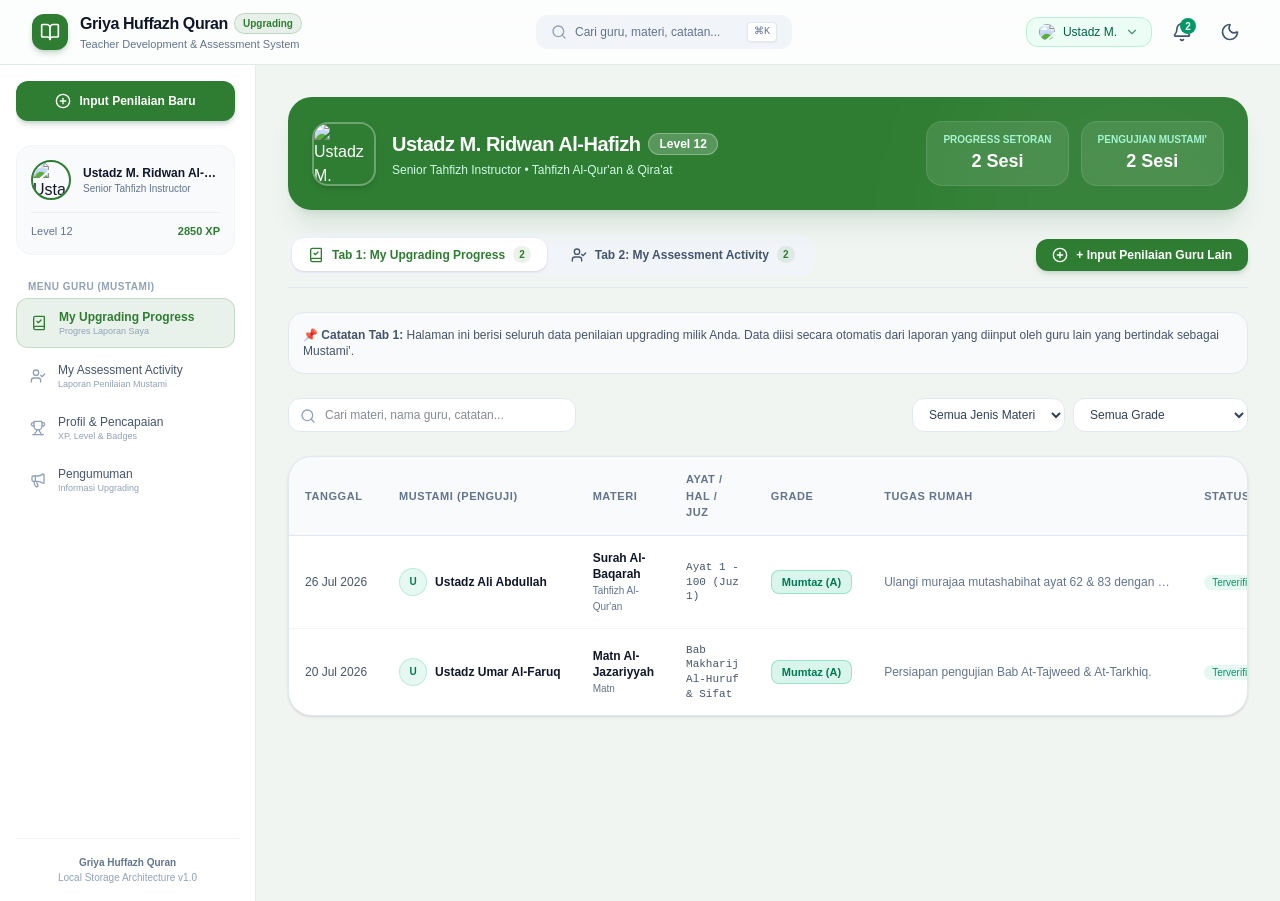
==== index.html @ fbf6c9d8 "Add files via upload" ====
<!doctype html>
<html lang="en">
  <head>
    <meta charset="UTF-8" />
    <meta name="viewport" content="width=device-width, initial-scale=1.0" />
    <title>Griya Huffazh Quran</title>
    <script type="module" crossorigin src="/assets/index-njiITyBg.js"></script>
    <link rel="stylesheet" crossorigin href="/assets/index-DwHD_-La.css">
  </head>
  <body>
    <div id="root"></div>
  </body>
</html>
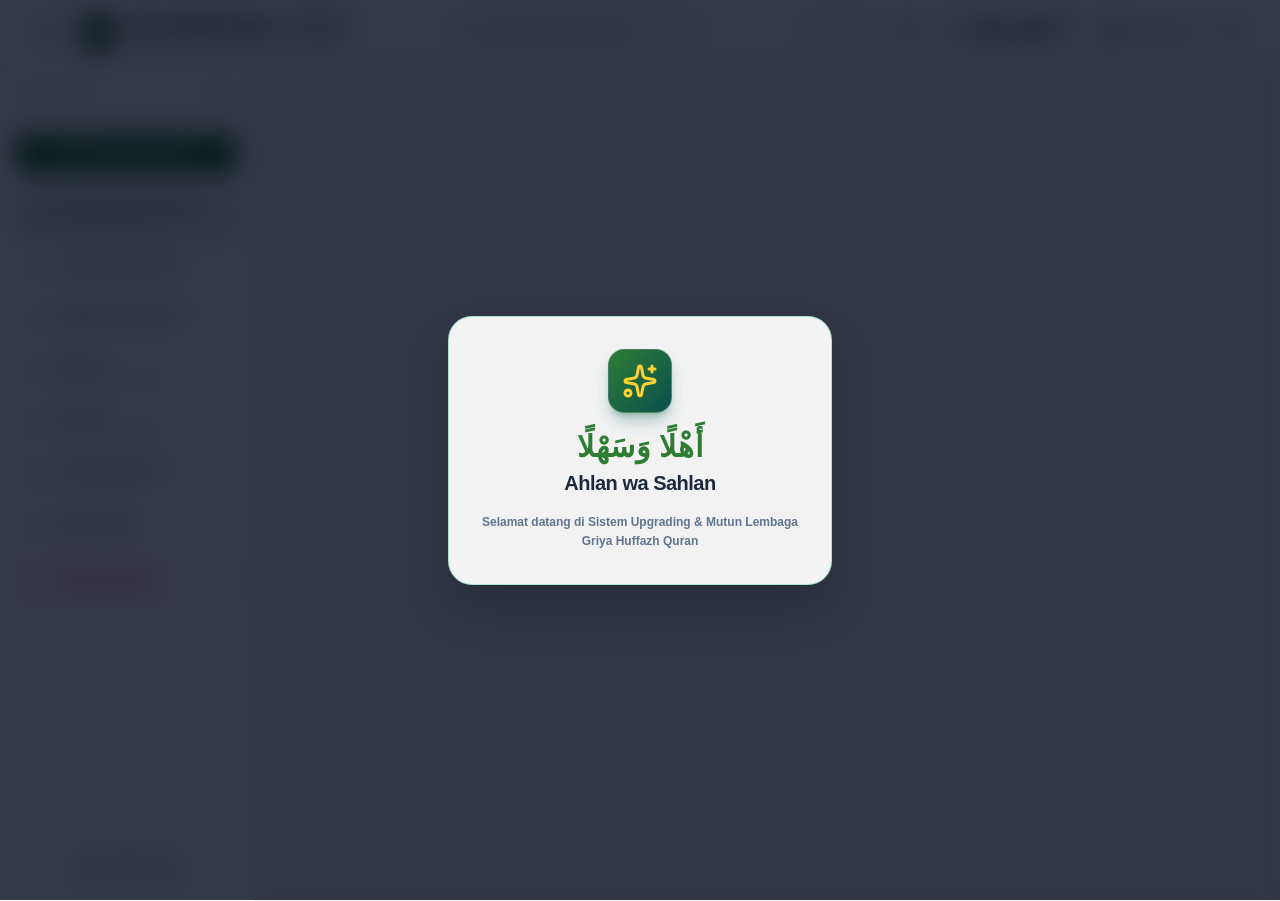
==== commit dea74309: "Add files via upload" ====
--- a/index.html
+++ b/index.html
@@ -1,13 +1,21 @@
 <!doctype html>
-<html lang="en">
+<html lang="id">
   <head>
     <meta charset="UTF-8" />
-    <meta name="viewport" content="width=device-width, initial-scale=1.0" />
-    <title>Griya Huffazh Quran</title>
-    <script type="module" crossorigin src="/assets/index-njiITyBg.js"></script>
-    <link rel="stylesheet" crossorigin href="/assets/index-DwHD_-La.css">
+    <meta name="viewport" content="width=device-width, initial-scale=1.0, maximum-scale=1.0, user-scalable=no" />
+    <meta name="theme-color" content="#059669" />
+    <meta name="apple-mobile-web-app-capable" content="yes" />
+    <meta name="apple-mobile-web-app-status-bar-style" content="black-translucent" />
+    <meta name="apple-mobile-web-app-title" content="GHQ Upgrading System" />
+    <link rel="icon" type="image/svg+xml" href="./logo.svg" />
+    <link rel="shortcut icon" href="./logo.svg" />
+    <link rel="manifest" href="./manifest.json" />
+    <link rel="apple-touch-icon" href="./logo.svg" />
+    <title>GHQ Upgrading System</title>
+    <script type="module" crossorigin src="./assets/index-C-_dQjKS.js"></script>
+    <link rel="stylesheet" crossorigin href="./assets/index-O_ELIKbn.css">
   </head>
-  <body>
+  <body class="bg-slate-50 dark:bg-slate-900 text-slate-900 dark:text-slate-100 antialiased selection:bg-emerald-500 selection:text-white">
     <div id="root"></div>
   </body>
 </html>
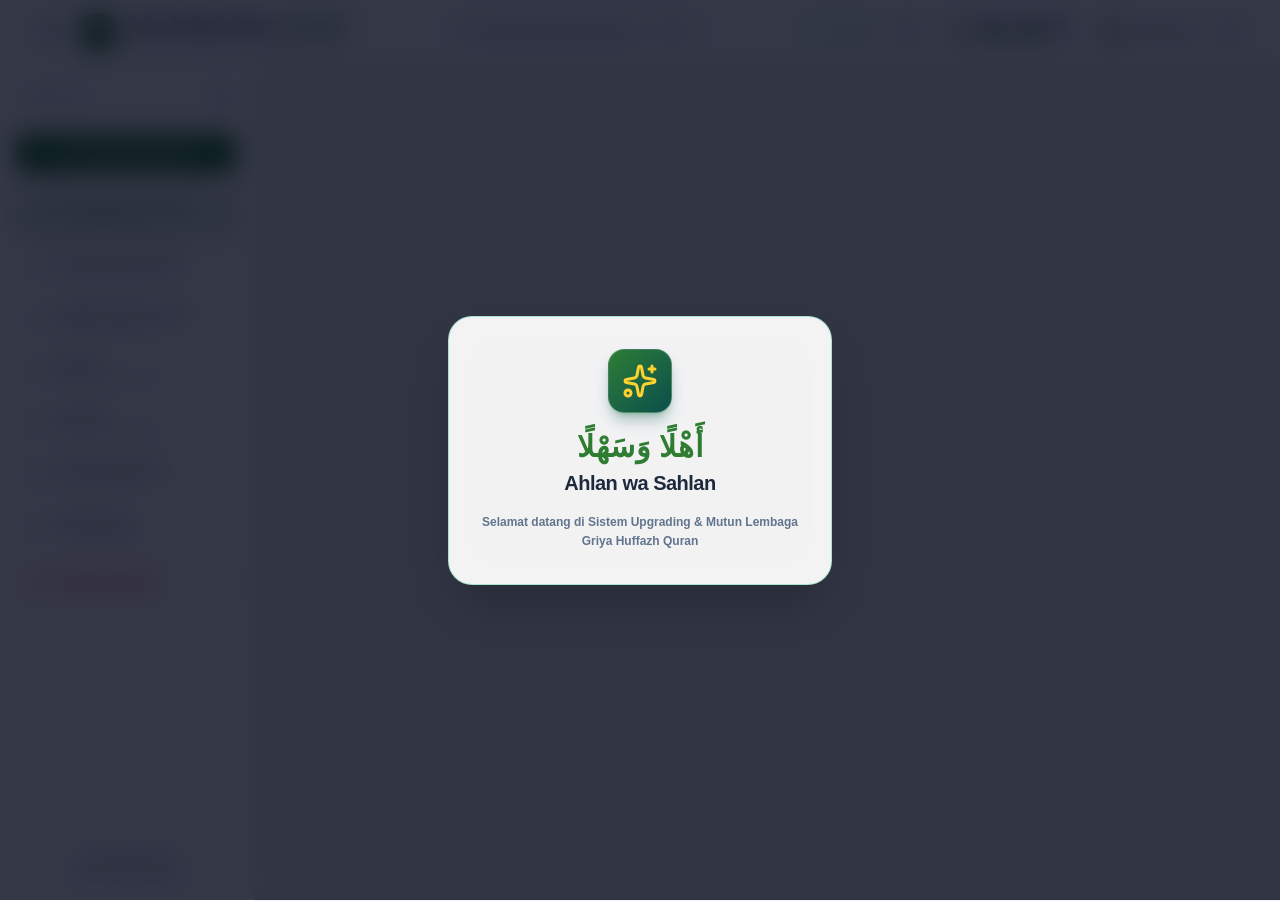
==== commit 1159c288: "Updates" ====
--- a/index.html
+++ b/index.html
@@ -11,7 +11,7 @@
     <link rel="shortcut icon" href="./logo.svg" />
     <link rel="manifest" href="./manifest.json" />
     <link rel="apple-touch-icon" href="./logo.svg" />
-    <title>GHQ Upgrading System</title>
+    <title>Upgrading System</title>
     <script type="module" crossorigin src="./assets/index-C-_dQjKS.js"></script>
     <link rel="stylesheet" crossorigin href="./assets/index-O_ELIKbn.css">
   </head>
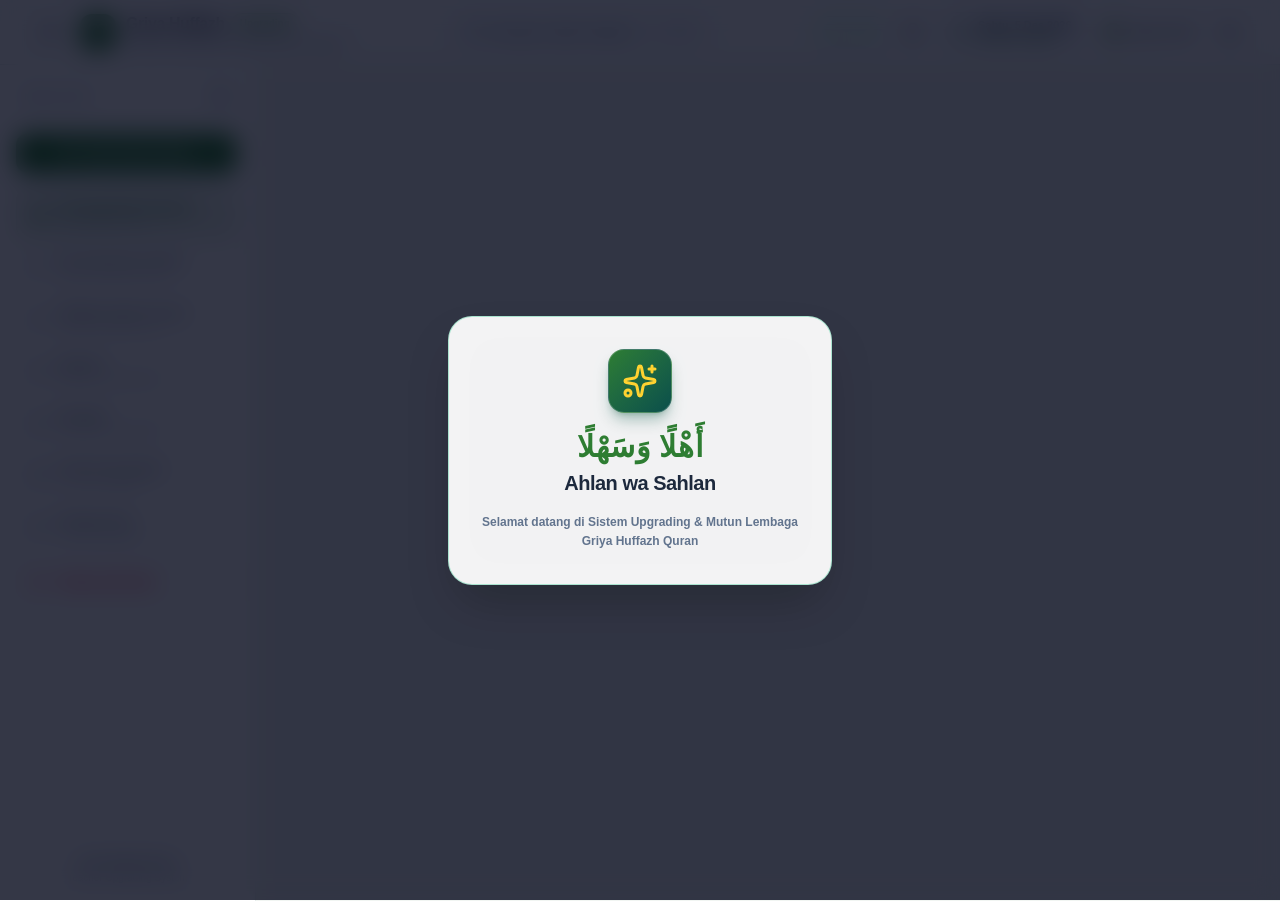
==== commit 33212931: "Updates" ====
--- a/index.html
+++ b/index.html
@@ -11,9 +11,9 @@
     <link rel="shortcut icon" href="./logo.svg" />
     <link rel="manifest" href="./manifest.json" />
     <link rel="apple-touch-icon" href="./logo.svg" />
-    <title>Upgrading System</title>
-    <script type="module" crossorigin src="./assets/index-C-_dQjKS.js"></script>
-    <link rel="stylesheet" crossorigin href="./assets/index-O_ELIKbn.css">
+    <title>GHQ Upgrading System</title>
+    <script type="module" crossorigin src="./assets/index-D5S4y5GY.js"></script>
+    <link rel="stylesheet" crossorigin href="./assets/index-BrxHPFS7.css">
   </head>
   <body class="bg-slate-50 dark:bg-slate-900 text-slate-900 dark:text-slate-100 antialiased selection:bg-emerald-500 selection:text-white">
     <div id="root"></div>
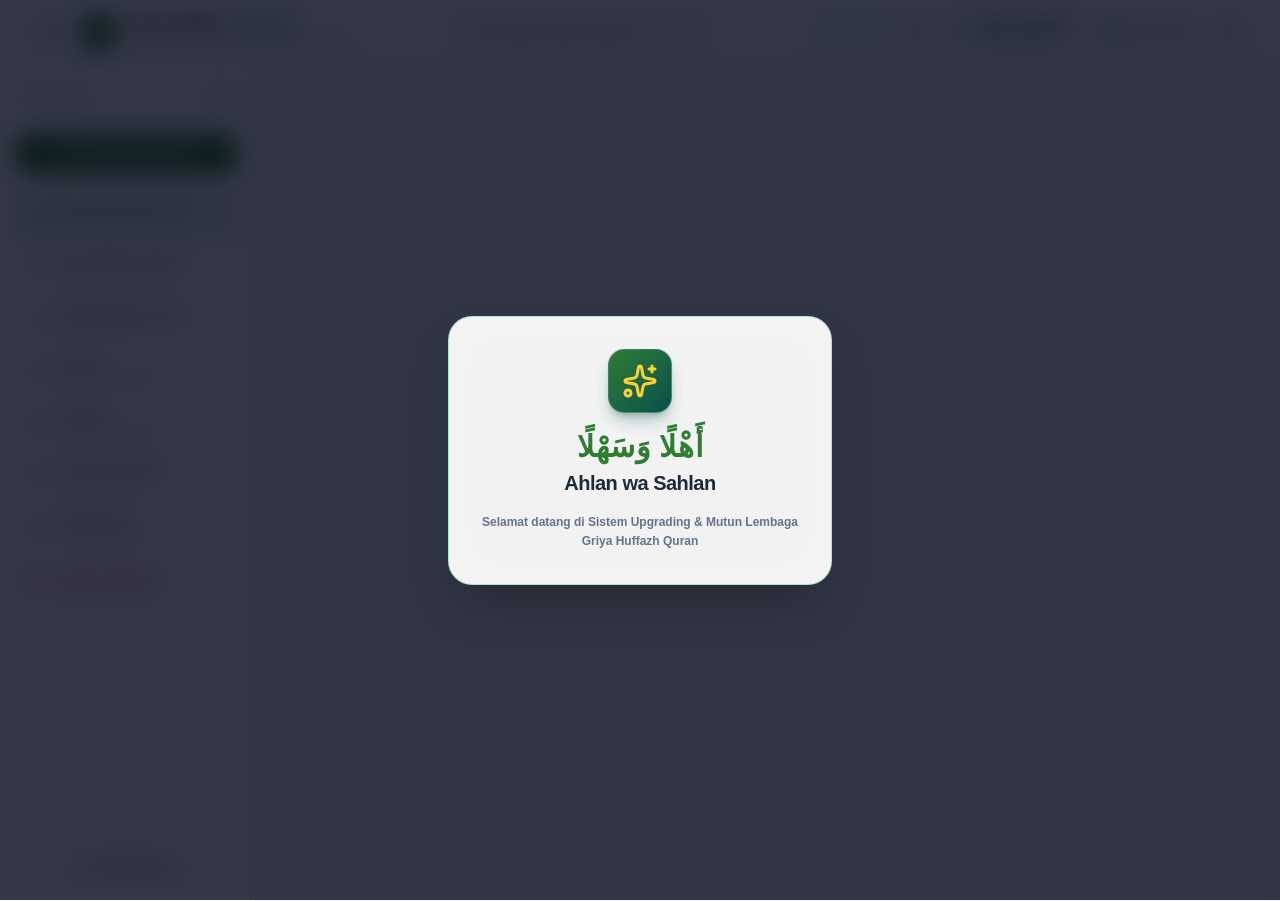
==== commit ea03cdbb: "Updates" ====
--- a/index.html
+++ b/index.html
@@ -12,8 +12,8 @@
     <link rel="manifest" href="./manifest.json" />
     <link rel="apple-touch-icon" href="./logo.svg" />
     <title>GHQ Upgrading System</title>
-    <script type="module" crossorigin src="./assets/index-D5S4y5GY.js"></script>
-    <link rel="stylesheet" crossorigin href="./assets/index-BrxHPFS7.css">
+    <script type="module" crossorigin src="./assets/index-BUm-WKee.js"></script>
+    <link rel="stylesheet" crossorigin href="./assets/index-DJNmRhYa.css">
   </head>
   <body class="bg-slate-50 dark:bg-slate-900 text-slate-900 dark:text-slate-100 antialiased selection:bg-emerald-500 selection:text-white">
     <div id="root"></div>
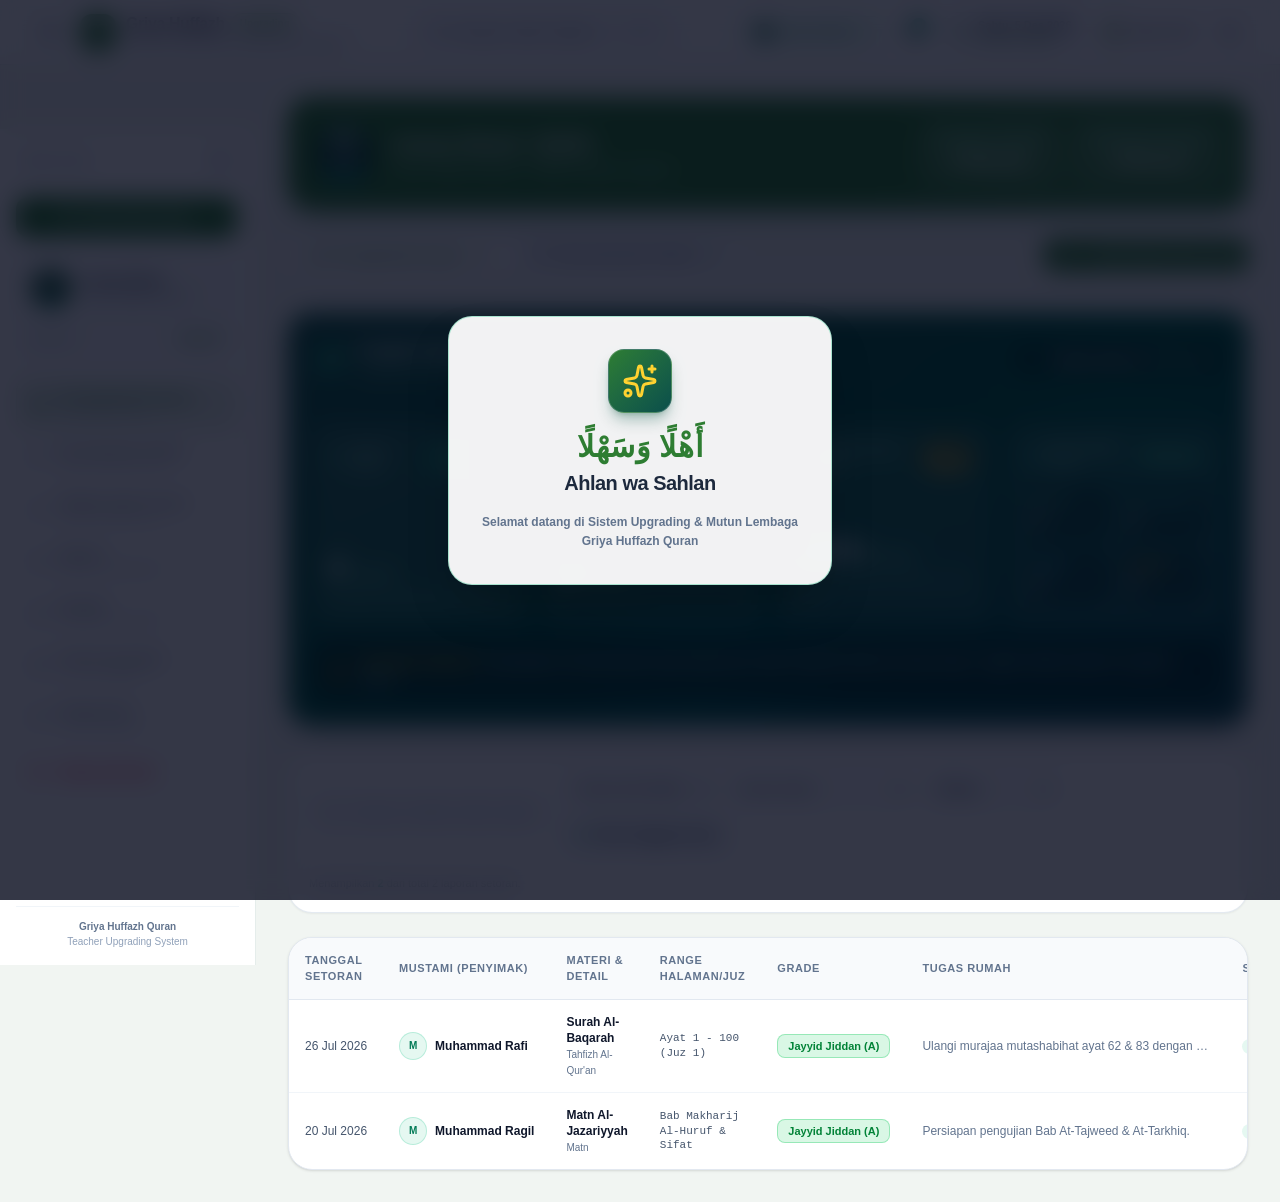
==== commit d19ff9d8: "Updates" ====
--- a/index.html
+++ b/index.html
@@ -12,7 +12,7 @@
     <link rel="manifest" href="./manifest.json" />
     <link rel="apple-touch-icon" href="./logo.svg" />
     <title>GHQ Upgrading System</title>
-    <script type="module" crossorigin src="./assets/index-BUm-WKee.js"></script>
+    <script type="module" crossorigin src="./assets/index-DBAkFNrP.js"></script>
     <link rel="stylesheet" crossorigin href="./assets/index-DJNmRhYa.css">
   </head>
   <body class="bg-slate-50 dark:bg-slate-900 text-slate-900 dark:text-slate-100 antialiased selection:bg-emerald-500 selection:text-white">
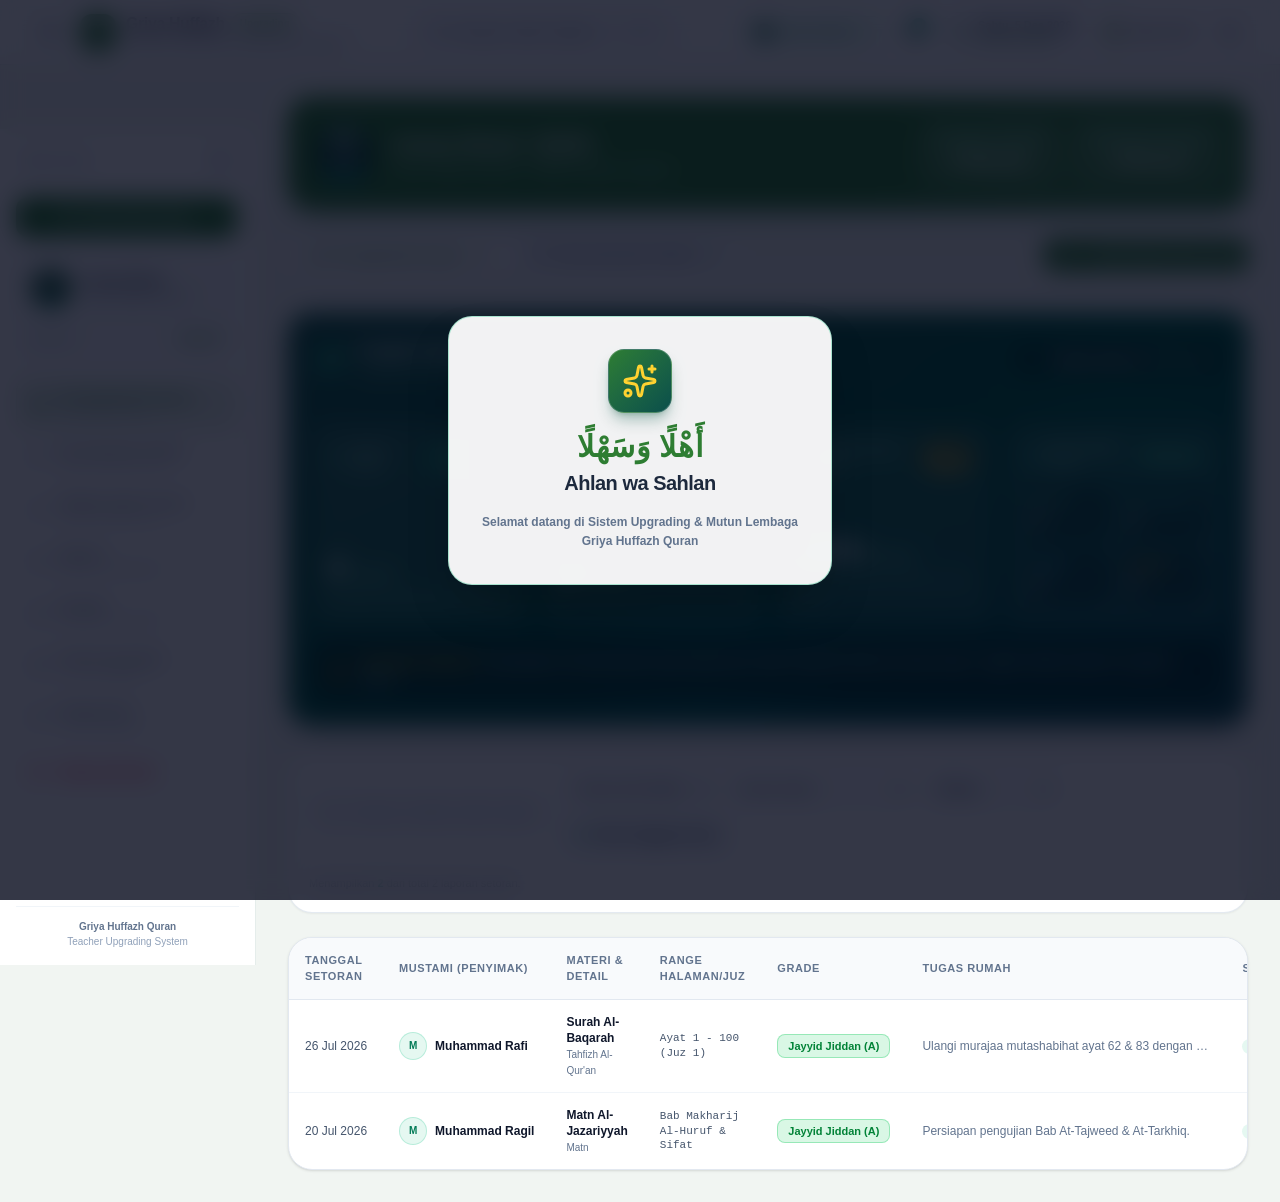
==== commit 8dcbdb7a: "Updates" ====
--- a/index.html
+++ b/index.html
@@ -12,8 +12,8 @@
     <link rel="manifest" href="./manifest.json" />
     <link rel="apple-touch-icon" href="./logo.svg" />
     <title>GHQ Upgrading System</title>
-    <script type="module" crossorigin src="./assets/index-DBAkFNrP.js"></script>
-    <link rel="stylesheet" crossorigin href="./assets/index-DJNmRhYa.css">
+    <script type="module" crossorigin src="./assets/index-Cknz8c9s.js"></script>
+    <link rel="stylesheet" crossorigin href="./assets/index-BBQoZCnS.css">
   </head>
   <body class="bg-slate-50 dark:bg-slate-900 text-slate-900 dark:text-slate-100 antialiased selection:bg-emerald-500 selection:text-white">
     <div id="root"></div>
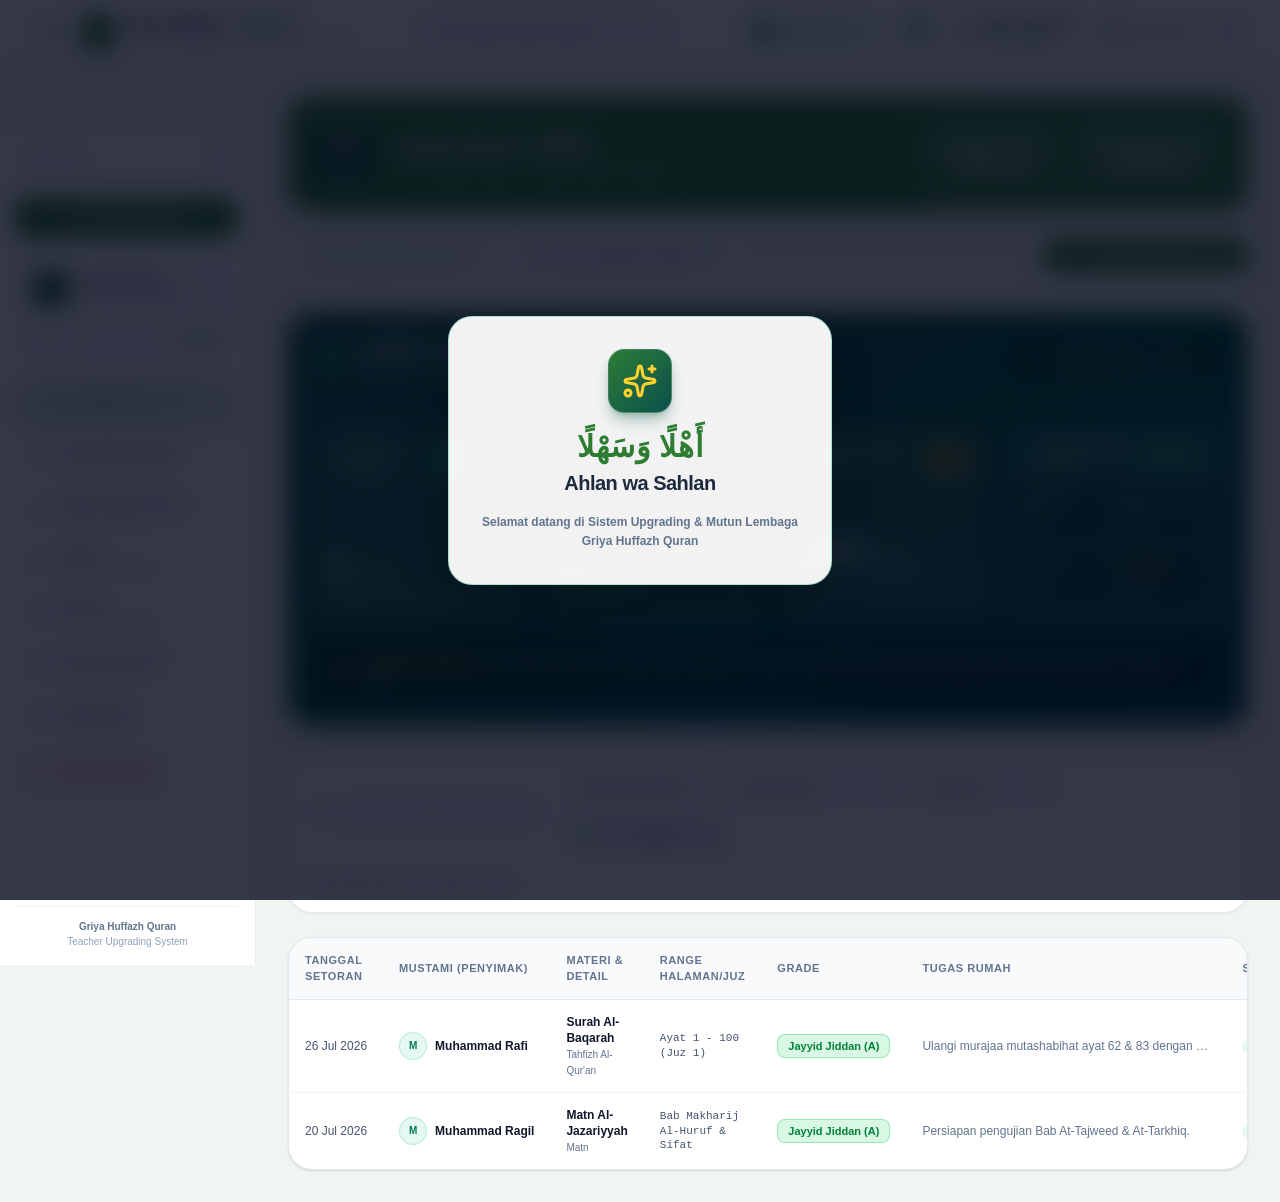
==== commit bef97e9d: "Updates" ====
--- a/index.html
+++ b/index.html
@@ -12,8 +12,8 @@
     <link rel="manifest" href="./manifest.json" />
     <link rel="apple-touch-icon" href="./logo.svg" />
     <title>GHQ Upgrading System</title>
-    <script type="module" crossorigin src="./assets/index-Cknz8c9s.js"></script>
-    <link rel="stylesheet" crossorigin href="./assets/index-BBQoZCnS.css">
+    <script type="module" crossorigin src="./assets/index-DT6GfFXc.js"></script>
+    <link rel="stylesheet" crossorigin href="./assets/index-Dxgo8kP-.css">
   </head>
   <body class="bg-slate-50 dark:bg-slate-900 text-slate-900 dark:text-slate-100 antialiased selection:bg-emerald-500 selection:text-white">
     <div id="root"></div>
